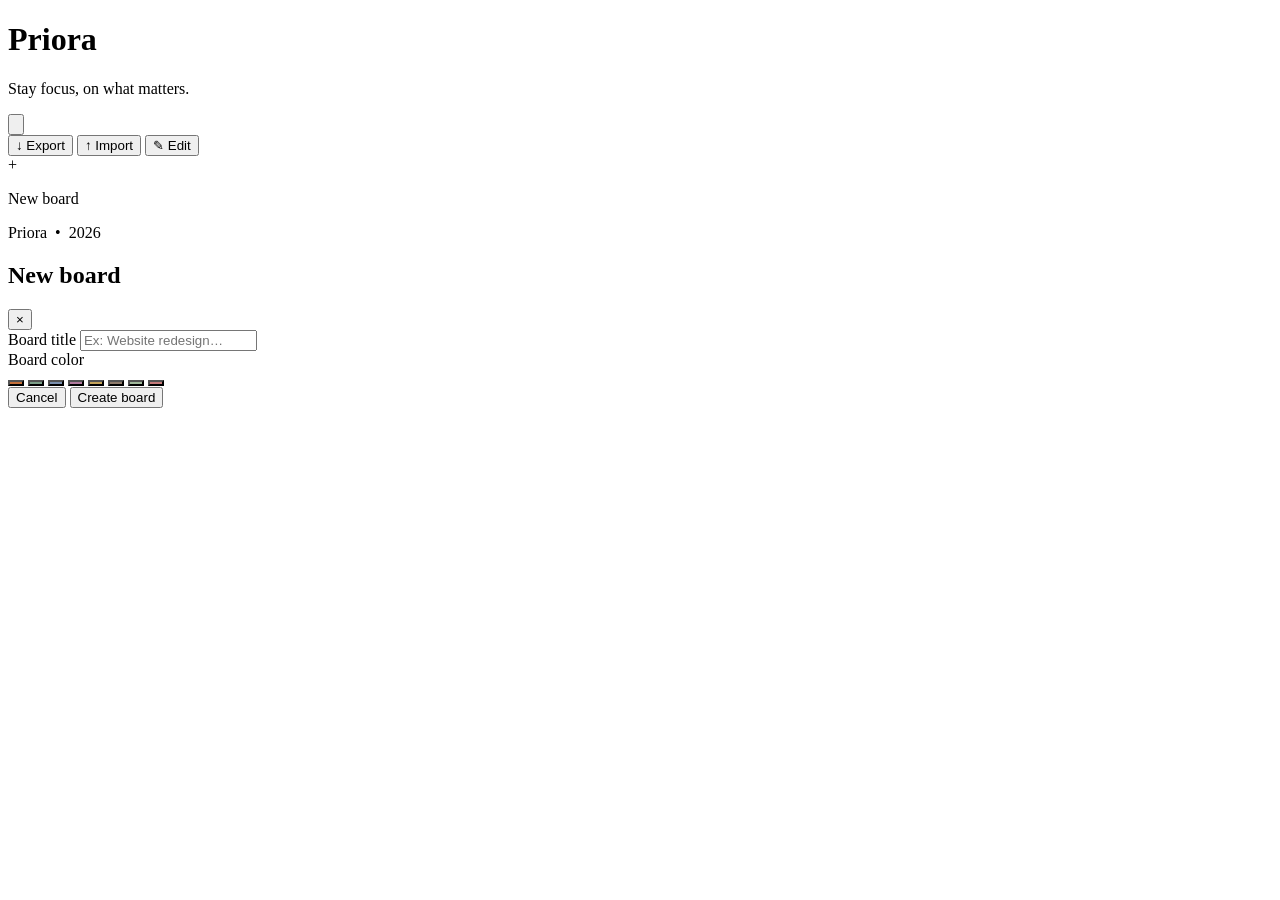
==== index.html @ b984cdee "Add projet to github" ====
<!DOCTYPE html>
<html lang="fr">

<head>
    <meta charset="UTF-8" />
    <meta name="viewport" content="width=device-width, initial-scale=1.0" />
    <title>Priora</title>
    <link rel="stylesheet" href="css/style.css" />
    <link rel="stylesheet" href="css/index.css" />
</head>

<body class="page-home">

    <!-- ========== HEADER ========== -->
    <header>
        <h1>Priora</h1>
        <p>Stay focus, on what matters.</p>

        <div class="header__settings">
            <button class="btn-settings" id="btnSettings" aria-label="Settings">
                <svg class="gear" xmlns="http://www.w3.org/2000/svg" viewBox="0 0 24 24" fill="none"
                    stroke="currentColor" stroke-width="1.8" stroke-linecap="round" stroke-linejoin="round">
                    <circle cx="12" cy="12" r="3" />
                    <path
                        d="M19.4 15a1.65 1.65 0 0 0 .33 1.82l.06.06a2 2 0 0 1-2.83 2.83l-.06-.06a1.65 1.65 0 0 0-1.82-.33 1.65 1.65 0 0 0-1 1.51V21a2 2 0 0 1-4 0v-.09A1.65 1.65 0 0 0 9 19.4a1.65 1.65 0 0 0-1.82.33l-.06.06a2 2 0 0 1-2.83-2.83l.06-.06A1.65 1.65 0 0 0 4.68 15a1.65 1.65 0 0 0-1.51-1H3a2 2 0 0 1 0-4h.09A1.65 1.65 0 0 0 4.6 9a1.65 1.65 0 0 0-.33-1.82l-.06-.06a2 2 0 0 1 2.83-2.83l.06.06A1.65 1.65 0 0 0 9 4.68a1.65 1.65 0 0 0 1-1.51V3a2 2 0 0 1 4 0v.09a1.65 1.65 0 0 0 1 1.51 1.65 1.65 0 0 0 1.82-.33l.06-.06a2 2 0 0 1 2.83 2.83l-.06.06A1.65 1.65 0 0 0 19.4 9a1.65 1.65 0 0 0 1.51 1H21a2 2 0 0 1 0 4h-.09a1.65 1.65 0 0 0-1.51 1z" />
                </svg>
            </button>
            <div class="settings-popover" id="settingsPopover">
                <button class="settings-popover__btn" id="btnExport">
                    <span>↓</span> Export
                </button>
                <button class="settings-popover__btn" id="btnImport">
                    <span>↑</span> Import
                </button>
                <button class="settings-popover__btn settings-popover__btn--edit" id="btnEdit">
                    <span>✎</span> Edit
                </button>
                <input type="file" id="importFileInput" accept=".json" style="display:none;" />
            </div>
        </div>
    </header>

    <!-- ========== MAIN ========== -->
    <main>
        <section class="board-grid" aria-label="My boards">

            <!-- Board cards are injected here by JS -->

            <!-- New board button -->
            <article class="board-card board-card--new" role="button" aria-label="Create a new board">
                <span class="board-card__plus">+</span>
                <p class="board-card__label">New board</p>
            </article>

        </section>
    </main>

    <!-- ========== FOOTER ========== -->
    <footer>
        <p>Priora &nbsp;•&nbsp; 2026</p>
    </footer>

    <!-- ========== MODAL: NEW BOARD ========== -->
    <div class="modal-overlay" id="newBoardModal" aria-modal="true" role="dialog" aria-label="Create a new board">
        <div class="modal">

            <div class="modal__header">
                <h2 class="modal__title">New board</h2>
                <button class="modal__close" aria-label="Close">&times;</button>
            </div>

            <div class="modal__body">

                <div class="field">
                    <label class="field__label" for="boardTitle">Board title</label>
                    <input class="field__input" type="text" id="boardTitle" placeholder="Ex: Website redesign…"
                        maxlength="40" />
                </div>

                <div class="field">
                    <label class="field__label">Board color</label>
                    <div class="color-palette">
                        <button class="color-swatch color-swatch--selected" style="background-color: #C4703A;"
                            aria-label="Ember" data-color="#C4703A"></button>
                        <button class="color-swatch" style="background-color: #7B9E87;" aria-label="Sage"
                            data-color="#7B9E87"></button>
                        <button class="color-swatch" style="background-color: #7A8FAD;" aria-label="Slate"
                            data-color="#7A8FAD"></button>
                        <button class="color-swatch" style="background-color: #B07A9E;" aria-label="Mauve"
                            data-color="#B07A9E"></button>
                        <button class="color-swatch" style="background-color: #C4A35A;" aria-label="Ochre"
                            data-color="#C4A35A"></button>
                        <button class="color-swatch" style="background-color: #8E7B6B;" aria-label="Taupe"
                            data-color="#8E7B6B"></button>
                        <button class="color-swatch" style="background-color: #A0B89A;" aria-label="Moss"
                            data-color="#A0B89A"></button>
                        <button class="color-swatch" style="background-color: #C47A7A;" aria-label="Terracotta"
                            data-color="#C47A7A"></button>
                    </div>
                </div>

            </div>

            <div class="modal__footer">
                <button class="btn-secondary" id="cancelNewBoard">Cancel</button>
                <button class="btn-primary">Create board</button>
            </div>

        </div>
    </div>

    <script src="js/script.js"></script>
    <script src="js/index.js"></script>
</body>

</html>
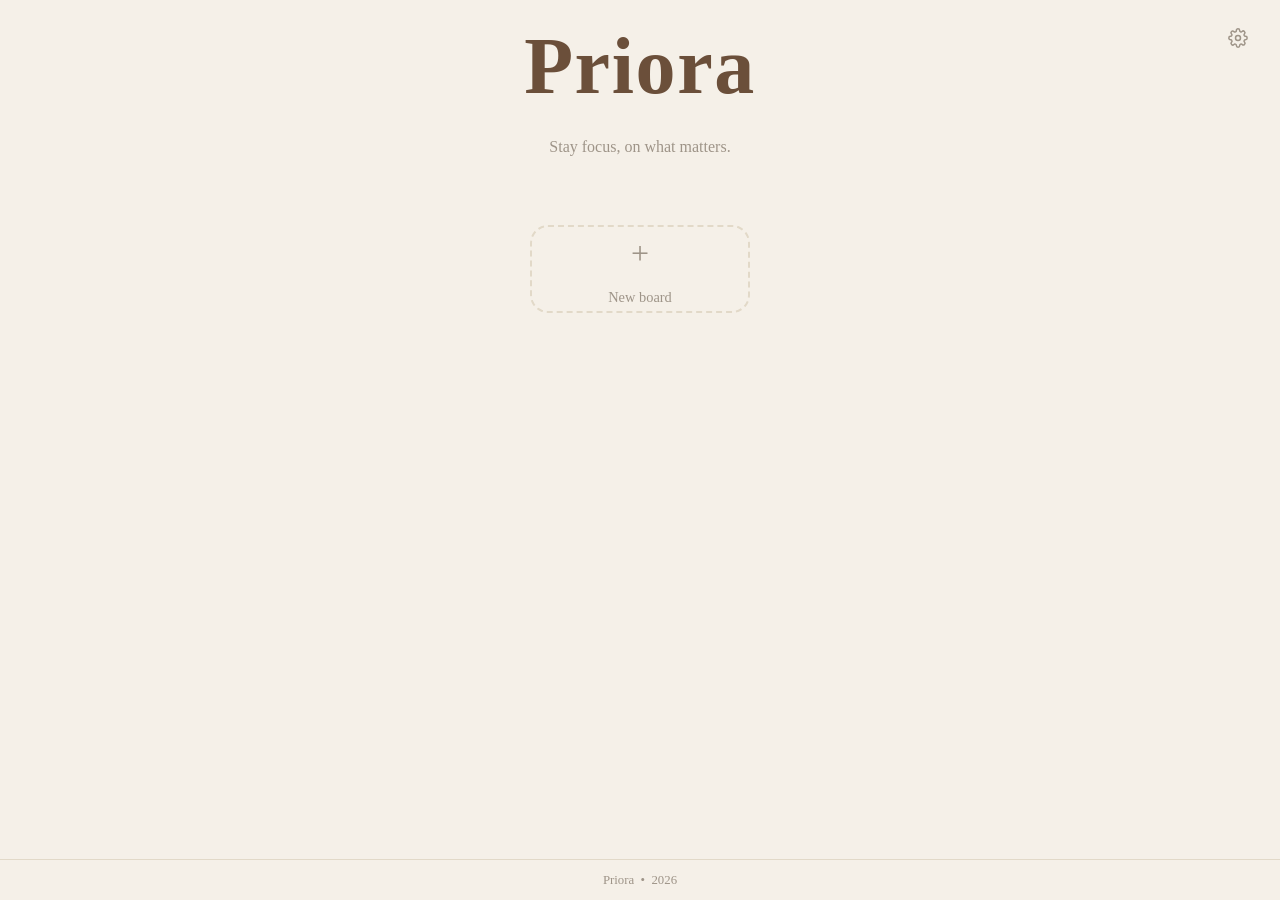
==== commit a2af4278: "Modif : css/ js/ to CSS/ JS/" ====
--- a/index.html
+++ b/index.html
@@ -5,13 +5,12 @@
     <meta charset="UTF-8" />
     <meta name="viewport" content="width=device-width, initial-scale=1.0" />
     <title>Priora</title>
-    <link rel="stylesheet" href="css/style.css" />
-    <link rel="stylesheet" href="css/index.css" />
+    <link rel="stylesheet" href="CSS/style.css" />
+    <link rel="stylesheet" href="CSS/index.css" />
 </head>
 
 <body class="page-home">
 
-    <!-- ========== HEADER ========== -->
     <header>
         <h1>Priora</h1>
         <p>Stay focus, on what matters.</p>
@@ -40,13 +39,9 @@
         </div>
     </header>
 
-    <!-- ========== MAIN ========== -->
     <main>
         <section class="board-grid" aria-label="My boards">
 
-            <!-- Board cards are injected here by JS -->
-
-            <!-- New board button -->
             <article class="board-card board-card--new" role="button" aria-label="Create a new board">
                 <span class="board-card__plus">+</span>
                 <p class="board-card__label">New board</p>
@@ -55,12 +50,10 @@
         </section>
     </main>
 
-    <!-- ========== FOOTER ========== -->
     <footer>
         <p>Priora &nbsp;•&nbsp; 2026</p>
     </footer>
 
-    <!-- ========== MODAL: NEW BOARD ========== -->
     <div class="modal-overlay" id="newBoardModal" aria-modal="true" role="dialog" aria-label="Create a new board">
         <div class="modal">
 
@@ -109,8 +102,8 @@
         </div>
     </div>
 
-    <script src="js/script.js"></script>
-    <script src="js/index.js"></script>
+    <script src="JS/script.js"></script>
+    <script src="JS/index.js"></script>
 </body>
 
 </html>
--- a/CSS/style.css
+++ b/CSS/style.css
@@ -0,0 +1,386 @@
+@import url('https://fonts.googleapis.com/css2?family=Lora:wght@400;600;700&family=Inter:wght@300;400;500&display=swap');
+@import url('https://fonts.googleapis.com/css2?family=Indie+Flower&display=swap');
+
+:root {
+    --color-bg: #F5F0E8;
+    --color-surface: #E2D9C8;
+    --color-accent: #C4703A;
+    --color-text: #6B4F3A;
+    --color-muted: #9E9488;
+
+    --font-heading: 'Indie Flower', cursive;
+    --font-body: 'Lora', serif;
+
+    --radius-sm: 8px;
+    --radius-md: 14px;
+    --radius-lg: 18px;
+
+    --shadow-sm: 0 4px 16px rgba(107, 79, 58, 0.10);
+    --shadow-md: 0 8px 24px rgba(107, 79, 58, 0.18);
+
+    --transition: 0.25s ease;
+}
+
+*,
+*::before,
+*::after {
+    box-sizing: border-box;
+    margin: 0;
+    padding: 0;
+}
+
+html {
+    height: 100%;
+}
+
+body {
+    min-height: 100%;
+    background-color: var(--color-bg);
+    color: var(--color-text);
+    font-family: var(--font-body);
+    font-size: 16px;
+    line-height: 1.6;
+}
+
+a {
+    color: var(--color-text);
+    text-decoration: none;
+    transition: color var(--transition);
+}
+
+a:hover {
+    color: var(--color-accent);
+}
+
+ul {
+    list-style: none;
+}
+
+button {
+    cursor: pointer;
+    font-family: var(--font-body);
+    border: none;
+    background: none;
+}
+
+header {
+    text-align: center;
+    padding: 0.1rem;
+    background-color: var(--color-bg);
+    position: relative;
+}
+
+header h1 {
+    font-family: var(--font-heading);
+    font-size: 5rem;
+    font-weight: 700;
+    color: var(--color-text);
+    letter-spacing: 0.02em;
+}
+
+header p {
+    font-size: 1rem;
+    color: var(--color-muted);
+    margin-top: 0.25rem;
+    font-weight: 300;
+}
+
+footer {
+    text-align: center;
+    padding: 0.6rem 1rem;
+    font-size: 0.8rem;
+    color: var(--color-muted);
+    border-top: 1px solid var(--color-surface);
+    margin-top: auto;
+}
+
+.header__settings {
+    position: absolute;
+    top: 1.25rem;
+    right: 1.5rem;
+}
+
+.btn-settings {
+    width: 36px;
+    height: 36px;
+    display: flex;
+    align-items: center;
+    justify-content: center;
+    border-radius: 50%;
+    color: var(--color-muted);
+    transition: color var(--transition), background-color var(--transition);
+}
+
+.btn-settings:hover {
+    color: var(--color-text);
+    background-color: var(--color-surface);
+}
+
+.gear {
+    width: 20px;
+    height: 20px;
+    transition: transform 0.5s ease;
+}
+
+.gear--open {
+    animation: gear-open 0.5s ease forwards;
+}
+
+.gear--close {
+    animation: gear-close 0.5s ease forwards;
+}
+
+@keyframes gear-open {
+    from {
+        transform: rotate(0deg);
+    }
+
+    to {
+        transform: rotate(90deg);
+    }
+}
+
+@keyframes gear-close {
+    from {
+        transform: rotate(90deg);
+    }
+
+    to {
+        transform: rotate(0deg);
+    }
+}
+
+.settings-popover {
+    position: absolute;
+    top: calc(100% + 8px);
+    right: 0;
+    background-color: #fff;
+    border: 1px solid var(--color-surface);
+    border-radius: var(--radius-md);
+    box-shadow: var(--shadow-md);
+    padding: 0.4rem;
+    display: flex;
+    flex-direction: column;
+    gap: 0.1rem;
+    min-width: 160px;
+    z-index: 50;
+
+    opacity: 0;
+    pointer-events: none;
+    transform: translateY(-6px);
+    transition: opacity var(--transition), transform var(--transition);
+}
+
+.settings-popover.visible {
+    opacity: 1;
+    pointer-events: all;
+    transform: translateY(0);
+}
+
+.settings-popover__btn {
+    display: flex;
+    align-items: center;
+    gap: 0.6rem;
+    padding: 0.55rem 0.75rem;
+    border-radius: var(--radius-sm);
+    font-size: 0.88rem;
+    color: var(--color-text);
+    text-align: left;
+    transition: background-color var(--transition), color var(--transition);
+}
+
+.settings-popover__btn:hover {
+    background-color: var(--color-bg);
+    color: var(--color-accent);
+}
+
+.settings-popover__btn--edit {
+    border-top: 1px solid var(--color-surface);
+    margin-top: 0.2rem;
+    padding-top: 0.65rem;
+}
+
+.btn-delete {
+    position: absolute;
+    top: -8px;
+    right: -8px;
+    width: 22px;
+    height: 22px;
+    border-radius: 50%;
+    background-color: #E05555;
+    color: #fff;
+    font-size: 0.85rem;
+    line-height: 1;
+    display: flex;
+    align-items: center;
+    justify-content: center;
+    box-shadow: 0 2px 6px rgba(224, 85, 85, 0.35);
+    transition: transform var(--transition), background-color var(--transition);
+    z-index: 5;
+}
+
+.btn-delete:hover {
+    background-color: #c0392b;
+    transform: scale(1.15);
+}
+
+.modal-overlay {
+    position: fixed;
+    inset: 0;
+    background-color: rgba(107, 79, 58, 0.25);
+    backdrop-filter: blur(3px);
+    display: flex;
+    align-items: center;
+    justify-content: center;
+    z-index: 100;
+
+    opacity: 0;
+    pointer-events: none;
+    transition: opacity var(--transition);
+}
+
+.modal-overlay.visible {
+    opacity: 1;
+    pointer-events: all;
+}
+
+.modal {
+    background-color: var(--color-bg);
+    border-radius: var(--radius-lg);
+    box-shadow: var(--shadow-md);
+    width: 100%;
+    max-width: 440px;
+    padding: 2rem;
+    display: flex;
+    flex-direction: column;
+    gap: 1.5rem;
+    transform: translateY(12px);
+    transition: transform var(--transition);
+}
+
+.modal-overlay.visible .modal {
+    transform: translateY(0);
+}
+
+.modal__header {
+    display: flex;
+    align-items: center;
+    justify-content: space-between;
+}
+
+.modal__title {
+    font-family: var(--font-heading);
+    font-size: 1.3rem;
+    font-weight: 600;
+    color: var(--color-text);
+}
+
+.modal__close {
+    font-size: 1.4rem;
+    color: var(--color-muted);
+    line-height: 1;
+    padding: 0.2rem 0.4rem;
+    border-radius: var(--radius-sm);
+    transition: color var(--transition), background-color var(--transition);
+}
+
+.modal__close:hover {
+    color: var(--color-text);
+    background-color: var(--color-surface);
+}
+
+.modal__body {
+    display: flex;
+    flex-direction: column;
+    gap: 1.25rem;
+}
+
+.modal__footer {
+    display: flex;
+    justify-content: flex-end;
+    gap: 0.75rem;
+}
+
+.field {
+    display: flex;
+    flex-direction: column;
+    gap: 0.5rem;
+}
+
+.field__label {
+    font-size: 0.85rem;
+    font-weight: 500;
+    color: var(--color-text);
+    letter-spacing: 0.01em;
+}
+
+.field__input {
+    background-color: #fff;
+    border: 1px solid var(--color-surface);
+    border-radius: var(--radius-sm) + 2px;
+    padding: 0.65rem 0.9rem;
+    font-family: var(--font-body);
+    font-size: 0.95rem;
+    color: var(--color-text);
+    outline: none;
+    transition: border-color var(--transition), box-shadow var(--transition);
+}
+
+.field__input::placeholder {
+    color: var(--color-muted);
+}
+
+.field__input:focus {
+    border-color: var(--color-accent);
+    box-shadow: 0 0 0 3px rgba(196, 112, 58, 0.12);
+}
+
+.field__textarea {
+    resize: none;
+    line-height: 1.5;
+}
+
+.field__textarea--annotation {
+    background-color: #FDF6E3;
+    border-left: 3px solid var(--color-accent);
+    border-radius: 0 10px 10px 0;
+    font-style: italic;
+    font-size: 0.88rem;
+}
+
+.field__textarea--annotation::placeholder {
+    color: var(--color-muted);
+}
+
+.field__label-icon {
+    font-size: 0.85rem;
+}
+
+.btn-primary {
+    background-color: var(--color-accent);
+    color: #fff;
+    padding: 0.6rem 1.25rem;
+    border-radius: var(--radius-sm) + 2px;
+    font-size: 0.9rem;
+    font-weight: 500;
+    transition: background-color var(--transition), transform var(--transition);
+}
+
+.btn-primary:hover {
+    background-color: var(--color-text);
+    transform: translateY(-1px);
+}
+
+.btn-secondary {
+    background-color: transparent;
+    color: var(--color-muted);
+    padding: 0.6rem 1.25rem;
+    border-radius: var(--radius-sm) + 2px;
+    font-size: 0.9rem;
+    transition: background-color var(--transition), color var(--transition);
+}
+
+.btn-secondary:hover {
+    background-color: var(--color-surface);
+    color: var(--color-text);
+}
--- a/CSS/index.css
+++ b/CSS/index.css
@@ -0,0 +1,128 @@
+body.page-home {
+    display: flex;
+    flex-direction: column;
+    min-height: 100vh;
+}
+
+main {
+    flex: 1;
+    display: flex;
+    flex-direction: column;
+}
+
+.board-grid {
+    display: flex;
+    flex-wrap: wrap;
+    gap: 1.5rem;
+    justify-content: center;
+    padding: 4rem 2rem 3rem;
+    max-width: 1100px;
+    max-height: 220px;
+    margin: 0 auto;
+    flex: 1;
+}
+
+.board-card {
+    position: relative;
+    background-color: #fff;
+    border-radius: 18px;
+    box-shadow: var(--shadow-sm);
+    width: 220px;
+    overflow: hidden;
+    transition: box-shadow var(--transition), transform var(--transition);
+    cursor: pointer;
+}
+
+.board-card:hover {
+    box-shadow: var(--shadow-md);
+    transform: translateY(-3px);
+}
+
+.board-card__strip {
+    height: 8px;
+    background-color: var(--color-accent);
+}
+
+.board-card-wrapper {
+    position: relative;
+}
+
+.board-card__body {
+    padding: 0.85rem 1rem 1rem;
+}
+
+.board-card__title {
+    font-family: var(--font-heading);
+    font-size: 1rem;
+    font-weight: 600;
+    color: var(--color-text);
+    margin-bottom: 0.25rem;
+}
+
+.board-card__meta {
+    font-size: 0.78rem;
+    color: var(--color-muted);
+}
+
+.board-card--new {
+    display: flex;
+    flex-direction: column;
+    align-items: center;
+    justify-content: center;
+    background-color: transparent;
+    border: 2px dashed var(--color-surface);
+    box-shadow: none;
+    height: 88px;
+    gap: 0.4rem;
+    transition: border-color var(--transition), color var(--transition);
+}
+
+.board-card--new:hover {
+    border-color: var(--color-accent);
+    transform: translateY(-3px);
+    box-shadow: none;
+}
+
+.board-card__plus {
+    font-size: 2rem;
+    font-weight: 300;
+    color: var(--color-muted);
+    transition: color var(--transition);
+}
+
+.board-card--new:hover .board-card__plus {
+    color: var(--color-accent);
+}
+
+.board-card__label {
+    font-size: 0.9rem;
+    color: var(--color-muted);
+    transition: color var(--transition);
+}
+
+.board-card--new:hover .board-card__label {
+    color: var(--color-accent);
+}
+
+.color-palette {
+    display: flex;
+    flex-wrap: wrap;
+    gap: 0.6rem;
+}
+
+.color-swatch {
+    width: 32px;
+    height: 32px;
+    border-radius: 50%;
+    border: 3px solid transparent;
+    transition: transform var(--transition), border-color var(--transition);
+}
+
+.color-swatch:hover {
+    transform: scale(1.15);
+}
+
+.color-swatch--selected {
+    border-color: var(--color-text);
+    transform: scale(1.15);
+}
